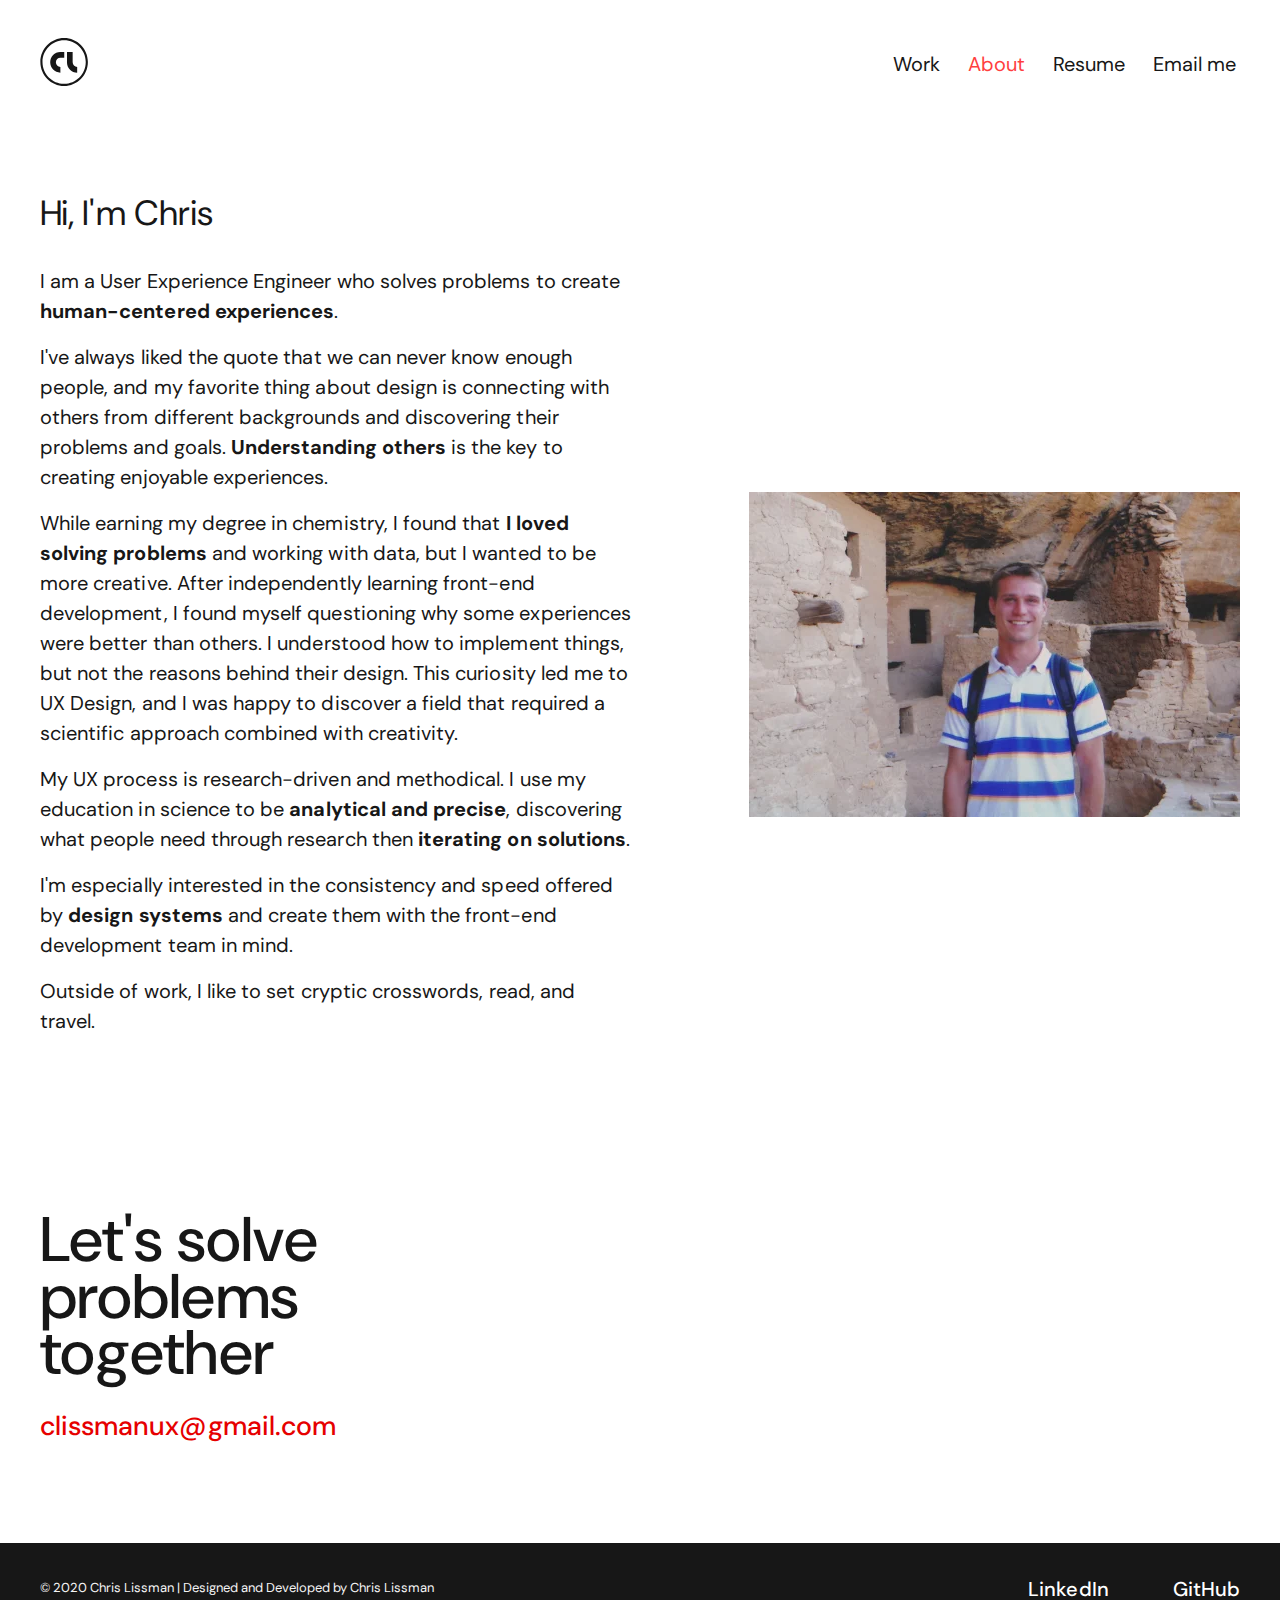
==== about.html @ de83f7e8 "Add hamburger for mobile, convert image to webp" ====
<!DOCTYPE html>
<html lang="en">
<head>
<script async src="https://www.googletagmanager.com/gtag/js?id=UA-161770783-1"></script>
<script>
    window.dataLayer = window.dataLayer || [];
    function gtag() { dataLayer.push(arguments); }
    gtag('js', new Date());

    gtag('config', 'UA-161770783-1');
</script>
    <meta charset="UTF-8">
    <meta name="viewport" content="width=device-width, initial-scale=1.0">
    <meta name='description' content="Chris Lissman's Portfolio with UX Design Case Studies">
    <meta name="keywords" content="Chris Lissman, Lissman UX, Biography, About, UX Designer, UX Engineer, User Research, User Flows, User Stories, Brand Guidelines, Logo, Branding, Personas, Prototyping, G Suite, Ethnography, Design Systems, User Surveys, User Interviews, Competitive Analysis, SWOT Analysis, Wireframes, Figma, Adobe CC, Photoshop, Illustrator, XD, HTML, CSS, React, JavaScript, Git, jQuery">
    <title>Chris Lissman | Cira Case Study</title>
    <script src="scripts/app.js" async></script>
    <link rel="shortcut icon" href="images/logo_favicon.png?v=2" type="image/x-icon">
    <link rel="stylesheet" href="styles/normalize.css">
    <link rel="stylesheet" href="styles/style.css">
</head>
<body>
    <header>
        <nav>
            <a href="index.html">
                <img class="logo" src="images/logo_large.svg" alt="Chris Lissman's logo">
            </a>
            <div class='menu'>
                <a href="index.html">Work</a>
                <a class="text--highlight" href="about.html">About</a>
                <a href="chris_lissman_resume.pdf" target="_blank" rel="noopener">Resume</a>
                <a href="mailto:clissmanux@gmail.com" target="_blank" rel="noopener">Email me</a>
            </div>
            <div class="hamburger" onclick="openMenu()"><div></div></div>
            <div class="mobile-menu inactive">
                <div class="mobile-menu mobile-menu__links inactive">
                    <a class='smallest' href="index.html">Work</a>
                    <a class='smallest  text--highlight' href="about.html">About</a>
                    <a class='smallest' href="chris_lissman_resume.pdf" target="_blank" rel="noopener">Resume</a>
                    <a class='smallest' href="mailto:clissmanux@gmail.com" target="_blank" rel="noopener">Email me</a>
                </div>
            </div>
        </nav>
    </header>
    <main>
        <div class="sizing sizing--wide two-columns">
            <img class='photo' src="images/chris_lissman_picture.webp" alt="Chris Lissman at Mesa Verde National Park">
            <section class='about'>
                <h1 class='smaller'>Hi, I'm Chris</h1>

                <p>I am a User Experience Engineer who solves problems to create <strong>human-centered experiences</strong>.</p>
                
                <p>I've always liked the quote that we can never know enough people, and my favorite thing about design is connecting with
                others from different backgrounds and discovering their problems and goals. <strong>Understanding others</strong> is the key to creating
                enjoyable experiences.</p>
                
                <p>While earning my degree in chemistry, I found that <strong>I loved solving problems</strong> and working with data, but I wanted to be
                more creative. After independently learning front-end development, I found myself questioning why some experiences were
                better than others. I understood how to implement things, but not the reasons behind their design. This curiosity led me
                to UX Design, and I was happy to discover a field that required a scientific approach combined with creativity.</p>

                <p>My UX process is research-driven and methodical. I use my education in science to be <strong>analytical and precise</strong>, discovering
                what people need through research then <strong>iterating on solutions</strong>.</p>
                
                <p>I'm especially interested in the consistency and speed offered by <strong>design systems</strong> and create them with the front-end
                development team in mind.</p>
                
                <p>Outside of work, I like to set cryptic crosswords, read, and travel.</p>
            </section>
        </div>
        <section>
            <div class="sizing sizing--wide">
                <h2 class='smaller contact'>Let's solve problems together</h2>
                <address class='contact'>
                    <a href="mailto:clissmanux@gmail.com" target="_blank" rel="noopener">clissmanux@gmail.com</a>
                </address>
            </div>
        </section>
    </main>
    <footer>
        <div class="sizing--wide">
            <ul>
                <li><a href="https://www.linkedin.com/in/chrislissman/" target="_blank" rel="noopener">LinkedIn</a></li>
                <li><a href="https://github.com/clissman" target="_blank" rel="noopener">GitHub</a></li>
            </ul>
            <small>&copy; 2020 Chris Lissman | Designed and Developed by Chris Lissman</small>
        </div>
    </footer>
</body>
</html>
---- styles/style.css ----
/* 
Global Settings
Sizing, Spacing & Containers
Typography
Tables
Interactive Elements
Miscellaneous
Page Sections 
    Intro
    Work
    Skills
    Navigation
    Competitive Analysis
    Colors
    Personas
    Project Details
    Logos & Icons
    Contact
    Footer
*/

/* --------------------------------------------- Global Settings ---------------------------------------------*/

@import url('https://fonts.googleapis.com/css2?family=DM+Sans:ital,wght@0,400;0,500;0,700;1,400&display=swap');

:root {
    --coral-lightest: #FF5A5A;
    --coral-base: #FF3F3F;
    --coral-darkest: #E60000;

    --malibu-darkest: #6DDCFF;
    --malibu-base: #A4E9FF;
    --malibu-lightest: #C3F1FF;

    --grey-lightest: #F4F4F4;
    --grey-lighter: #BFBFBF;
    --grey-base: #6E6E6E;
    --grey-darker: #505050;
    --grey-darkest: #171717;

    --gradient-1: linear-gradient(156.2deg, #FFFFFF 9.18%, rgba(241, 241, 241, 0.814018) 29.45%, rgba(233, 233, 233, 0.416667) 54.47%, #F7F7F7 74.31%);
    --gradient-2: linear-gradient(156.13deg, #FAFAFA 9.18%, rgba(249, 249, 249, 0.814018) 22.55%, rgba(244, 244, 244, 0.416667) 54.47%, #F7F7F7 91.99%);

    color: var(--grey-darkest);
    font-family: 'DM Sans', sans-serif;
}

::selection {
    background: rgb(3, 105, 201);
    color: white;
}

body {
    text-rendering: optimizeLegibility;
}

html,
body {
    overflow-x: hidden;
}


/* --------------------------------------------- Sizing, Spacing & Containers ---------------------------------------------*/

img {
    width: 100%;
}

section {
    margin-bottom: 64px;
}


canvas {
    margin-bottom: 32px;
}

.sizing {
    margin: 0 auto;
    max-width: 592px;
    overflow-wrap: break-word;
    padding-left: 24px;
    padding-right: 24px;
}

.sizing--wide {
    max-width: 1200px;
    padding-left: 24px;
    padding-right: 24px;
}

.hero {
    position: relative;
    margin-top: -64px;
    margin-bottom: -32px;
}

.hero_title {
    display: none;
}

@media screen and (min-width: 900px) {
    .hero_title {
        bottom: 25%;
        display: block;
        left: 8%;
        max-width: 20%;
        position: absolute;
    }

    .project_title {
        display: none;
    }
}

.margin--32-top {
    margin: 32px 0;
}

.margin--16-top {
    margin: 16px 0;
}

.margin--64-top {
    margin: 64px 0;
}

.container__flexbox--6 {
    display: flex;
    justify-content: space-between;
    
}

.container__flexbox--6 img {
      /* height: 521px; */
      max-width: inherit;
}

.img--nudge-top {
    margin-top: 64px;
}

@media screen and (min-width: 600px) {
    section {
        margin-bottom: 96px;
    }
}

.about {
    max-width: 592px;
}

.project_title h1 {
    font-weight: 500;
    margin-bottom: 16px;
}

.project_title h2 {
    margin-top: -16px;
    font-size: 27px;
    /* Force size during 600px - 900px media query gap */
}

.spacer-top-32px {
    margin-top: 32px;
}

.background--grey {
    background: var(--gradient-1);
    display: flex;
    justify-content: center;
    margin-bottom: 64px;
    padding: 32px 0;
    width: 100%;
    flex-wrap: wrap;
}

.background--grey img {
    max-width: 600px;
}

.background--grey div {
    margin: 0 24px;
}

.comparison {
    background: var(--gradient-2);
    display: flex;
    flex-wrap: wrap;
    justify-content: center;
    margin: 32px 0;
    padding: 32px 0;
    width: 100%;
}

.preference_comparison {
    display: flex;
    flex-wrap: wrap;
    justify-content: center;
    padding: 64px 24px;
    background: var(--gradient-2);
}

.preference_comparison canvas {
    margin: 32px 0 0 0;
    max-width: 592px;
    align-self: center;
}

.preference_comparison img {
    flex-basis: 415px;
}

.comparison div {
    margin: 16px 24px;
}

@media screen and (min-width: 400px) and (max-width: 1000px) {
    .comparison div {
        max-width: 440px;
    }
}

.full {
    width: 100%;
    margin-bottom: 64px;
}

.partial {
    margin: 32px 0;
}

.full-column {
    margin: 48px auto 64px;
    display: block;
    max-width: max-content;
}


@media screen and (max-width: 900px) {
    .full {
        height: 300px;
        object-fit: cover;
    }
}

.index section {
    margin-bottom: 128px;
}

/* --------------------------------------------- Typography ---------------------------------------------*/

h1,
h2,
h3,
h4,
h5,
h6 {
    margin: 0;
}

p,
address,
li {
    font-size: 17px;
    line-height: 1.5;
    letter-spacing: 0.05px;
}

p {
    margin: 0 0 16px;
}

strong {
    font-weight: 700;
}

ul {
    list-style-type: none;
    margin: 0;
    padding: 0;
}

li {
    line-height: 1.3em;
    margin-bottom: 8px;
}

.list--bulleted li::before {
    content: "·";
    font-weight: 700;
    margin-right: -3px;
    position: relative;
    right: 8px;
}

.larger {
    font-size: 47px;
    font-weight: 500;
    line-height: 0.9;
    margin: 0 0 32px;
    letter-spacing: -0.1px;
}



.smaller {
    font-size: 35px;
    font-style: normal;
    font-weight: normal;
    line-height: 42px;
    margin-bottom: 32px;
    letter-spacing: 0.1px;
}

.smallest {
    font-size: 27px;
    font-weight: 500;
    line-height: 1.1;
    margin-bottom: 16px;
    letter-spacing: 0.1px;
}

.mini {
    font-size: 20px;
    font-weight: 500;
    margin-bottom: 4px;
}

.body_two {
    font-size: 15px;
}

@media screen and (min-width: 600px) {

    p,
    address,
    li {
        font-size: 20px;
    }

    .smallest {
        font-size: 47px;
    }

    .mini {
        font-size: 35px;
        margin-bottom: 8px;
    }

    .larger {
        font-size: 84px;
    }
}

.paragraph_description {
    font-size: 20px;
    font-weight: 700;
    margin: 32px 0 4px;
}

@media screen and (min-width: 600px) {
    .paragraph_description {
        font-size: 22px;
    }
}

.overline {
    font-size: 15px;
    font-weight: 700;
    letter-spacing: 0.4px;
    margin-bottom: 4px;
}

.title {
    text-transform: uppercase;
}



.graph__title {
    color: var(--grey-base);
    font-size: 16px;
    font-weight: 700;
    margin-top: 32px;
}

.align-right {
    text-align: right;
}

.text--highlight {
    color: var(--coral-base);
}

.spacer--right {
    margin-right: 4px;
}

/* --------------------------------------------- Interactive Elements ---------------------------------------------*/

a {
    color: var(--coral-darkest);
    text-decoration: none;
    font-weight: 500;
}

a.button {
    background-color: var(--coral-base);
    border: 1px solid var(--coral-base);
    color: white;
    display: inline-block;
    font-weight: 700;
    font-size: 15px;
    letter-spacing: 0.2px;
    margin-top: 16px;
    padding: 12px 16px;
    transition: background-color 0.1s ease;
}

a.button:hover {
    background: var(--coral-darkest);
}

a.button:first-of-type {
    margin-right: 32px;
}

a.button--secondary {
    background: white;
    border: 1px solid var(--grey-darkest);
    color: var(--grey-darkest);
}

a.button--secondary:hover {
    background: var(--grey-lightest);
}

.personas__buttons button {
    background-color: var(--coral-base);
    border: 0;
    color: white;
    cursor: pointer;
    padding: 8px 0;
    transition: 0.2s ease;
    width: 100%;
}

.personas__buttons button.inactive {
    background-color: var(--grey-lightest);
    color: var(--grey-darkest);
}

.personas__buttons button.inactive:hover {
    background: var(--coral-base);
    color: white;
}

/* --------------------------------------------- Tables ---------------------------------------------*/

table {
    border-collapse: collapse;
    font-size: 15px;
    letter-spacing: 0.2px;
    margin-top: 32px;
    max-width: 100%;
    table-layout: fixed;
}

table caption {
    text-align: left;
}

td {
    overflow: hidden;
    padding: 16px 4px;
    vertical-align: top;
}

table td:last-child {
    text-align: center;
}

th {
    padding: 16px 4px;
    text-align: left;
    white-space: nowrap;
}

thead {
    color: var(--grey-darker);
}

thead th:last-child {
    text-align: center;
    width: 90px;
}

thead th:first-child {
    width: 100px;
}

tr {
    border: solid var(--grey-lighter);
    border-width: 1px 0;
}

tr:first-child {
    border-top: none;
}

tr:last-child {
    border-bottom: none;
}

.cell--medium-priority {
    background: var(--malibu-base);
}

.cell--low-priority {
    background: var(--malibu-lightest);
}

.cell--high-priority {
    background: var(--malibu-darkest);
}

@media screen and (min-width: 600px) {
    table {
        margin-top: 64px;
    }
}

@media screen and (max-width: 400px) {
    table {
        font-size: 13px !important;
    }
}

/* --------------------------------------------- Miscellaneous---------------------------------------------*/

.tooltip {
    background-color: var(--grey-darkest);
    border: red;
    border-radius: 2px;
    color: white;
    font-size: 13px;
    font-weight: 700;
    letter-spacing: 1px;
    padding: 8px 6px;
    position: fixed;
}

.tooltip::after {
    border-color: transparent var(--grey-darkest) transparent transparent;
    border-style: solid;
    border-width: 5px;
    content: "";
    margin-top: -5px;
    position: absolute;
    right: 100%;
    top: 50%;
}

/* --------------------------------------------- Sections: Intro ---------------------------------------------*/

.intro {
    max-width: 410px;
}

.intro h1 {
    font-weight: 500;
    line-height: 1;
    max-width: 300px;
}

.intro h2 {
    font-weight: 400;
}

@media screen and (min-width: 600px) {
    .intro {
        margin-left: 100px;
    }

    .intro h1 {
        font-size: 47px;
        max-width: 400px;
    }

    .intro h2 {
        font-size: 27px;
    }
}


/* --------------------------------------------- Sections: Work ---------------------------------------------*/

.work {
    align-items: flex-end;
    display: flex;
    flex-direction: column;
}

.work .button {
    margin-top: -4px;
}

.work h4 {
    font-weight: 400;
}

.work h3 {
    margin: 16px 0 0 0;
}

@media screen and (min-width: 600px) {
    .work h4 {
        font-size: 35px;
    }
}

/* --------------------------------------------- Sections: Skills ---------------------------------------------*/



.skills {
    display: flex;
    flex-wrap: wrap;
    justify-content: space-between;
    margin: 32px 0 -32px;
    flex-basis: fill;
}

.skills h2 {
    flex-basis: 100%;
}


.skills div {
    flex-basis: 50%;
    margin-bottom: 32px;
}

.skills h3 {
    font-size: 20px;
}

@media screen and (min-width: 780px) {
    .skills div {
        flex-basis: auto;
    }

    .skills h3 {
        font-size: 27px;
    }
}

/* --------------------------------------------- Sections: Navigation ---------------------------------------------*/

main {
    margin-top: 192px;
}

header {
    position: fixed;
    width: 100%;
    background: white;
    display: flex;
    justify-content: center;
    z-index: 1;
}

nav {
    align-items: center;
    display: flex;
    height: 128px;
    justify-content: space-between;
    margin: 0 24px;
    max-width: 1200px;
    width: 100%;
}

nav a {
    color: var(--grey-darkest);
    font-size: 15px;
    font-weight: 400;
}

.menu {
    margin-left: 8px;

}

.photo {
    align-self: center;
    margin-bottom: 32px;
    max-width: 492px;
    min-width: 320px;
    order: 2;
}

@media screen and (min-width: 1000px) {
    .two-columns {
        display: flex;
    }
    .photo {
        margin-left: 117px;
        min-width: 392px;
    }
}

nav div a {
    padding: 12px 7px;
}

@media screen and (min-width: 600px) {
    nav div a {
        font-size: 20px;
        padding: 4px;
        margin-left: 16px;
    }
}

.hamburger {
    display: none;
    cursor: pointer;
    padding: 12px;
}


@media screen and (max-width:600px) {
    .menu {
        display: none;
    }
    .hamburger {
        display: block;
    }
}

.mobile-menu {
    width: 100vw;
    height: 100vh;
    background: white;
    position: absolute;
    top: 0;
    left: 0;
    margin-top: 128px;
    transition: 0.25s 0.4s ease-in;
    visibility: hidden;
    opacity: 0;
}

.mobile-menu__links {
    display: flex;
    flex-direction: column;
    align-items: center;
    justify-content: space-evenly;
    height: 30vh;
    margin-top: 64px;
    transition: 0.25s ease-in;
    opacity: 0;
}


.active-1 {
    visibility: visible;
    opacity: 100;
    transition: 0.25s ease-out;
}

.active-2 {
    visibility: visible;
    opacity: 100;
    transition: opacity 0.25s 0.40s ease-out;
}


.inactive-1 {
    visibility: hidden;
    opacity: 0;
    transition: visibility 0s .4s, opacity 0.3s ease-out;
}

.inactive-2 {
    visibility: hidden;
    opacity: 0;
    transition: visibility 0s .4s, opacity 0.3s ease-out;
}


.hamburger {
    margin: 1em;
    width: 24px;
}

.hamburger:after,
.hamburger:before,
.hamburger div {
    background-color: var(--grey-darkest);
    content: '';
    display: block;
    height: 2px;
    margin: 4px 0;
    transition: all 0.2s 0.1s ease-in-out;
}

.hamburger.hamburger--active:before {
    transform: translateY(6px) rotate(135deg);
}

.hamburger.hamburger--active:after {
    transform: translateY(-6px) rotate(-135deg);
}

.hamburger.hamburger--active div {
    transform: scale(0);
}



/* --------------------------------------------- Competitive Analysis ---------------------------------------------*/

.competitive_analysis {
    margin: 64px 0;
}

.competitive_analysis img {
    /* width: 200px; */
    margin-bottom: 8px;
}

.competitive_analysis:last-of-type {
    margin-bottom: 0;
}

.competitive_analysis>ul {
    margin: 32px 0;
}

/* These slyest page arrangements? (9, 5, 6) */

/* --------------------------------------------- Section Colors ---------------------------------------------*/

.colors__grid {
    display: grid;
    grid-gap: 16px;
    grid-template-columns: repeat(4, 1fr);
    width: 100%;
}

.colors__grid--color {
    align-items: flex-end;
    display: flex;
    height: 100px;
}

.colors__grid--color div {
    background: white;
    height: 46px;
    padding-top: 8px;
    width: 100%;
}

.colors__grid--color p {
    font-size: 15px;
    margin: 0;
}

.colors p:last-child {
    color: var(--grey-darker);
    margin-top: -4px;
}

.colors__grid--color:nth-child(-n+5) {
    grid-column: span 2;
}

.colors__grid--color:nth-of-type(1) {
    background: #1BBFFC;
}

.colors__grid--color:nth-of-type(2) {
    background: #4353E9;
}

.colors__grid--color:nth-of-type(3) {
    background: #3529BF;
}

.colors__grid--color:nth-of-type(4) {
    background: #FF4117;
}

.colors__grid--color:nth-of-type(5) {
    background: #EF005F;
}

.colors__grid--color:nth-of-type(6) {
    background: #A8AFC8;
}

.colors__grid--color:nth-of-type(7) {
    background: #D6D8E4;
}

.colors__grid--color:nth-of-type(8) {
    background: #E3E5ED;
}

.colors__grid--color:nth-of-type(9) {
    background: #465470;
}

.colors__grid--color:nth-of-type(10) {
    background: #21262F;
}

@media screen and (min-width: 600px) {
    .colors__grid {
        grid-template-columns: repeat(6, 1fr);
    }
}

/* --------------------------------------------- Sections: Personas ---------------------------------------------*/

.persona {
    display: grid;
    grid-gap: 16px;
    grid-template-columns: repeat(4, 1fr);
    grid-template-rows: auto min-content;
    width: 100%;
    grid-template-areas: "name   name    photo  photo"
        "quote  quote   photo  photo"
        "info   info    photo  photo"
        "bio    bio     bio    bio"
        "moti   moti    moti   moti"
        "goals  goals   frust  frust ";
}

@media screen and (min-width: 600px) {
    .persona {
        grid-template-columns: repeat(6, 1fr);
        grid-template-areas: "name   name    photo  photo  photo   photo"
            "quote  quote   photo  photo  photo   photo"
            "info   info    photo  photo  photo   photo"
            "bio    bio     bio    bio    goals   goals"
            "moti   moti    moti   moti   frust   frust";
    }

}

@media screen and (max-width: 400px) {
    .persona .smaller {
        font-size: 27px;
    }

    .info ul li {
        font-size: 13px;
    }
}

.personas__buttons {
    display: flex;
    justify-content: space-between;
    margin: 64px 0 32px 0;
}

.persona blockquote {
    color: var(--grey-darker);
    font-style: italic;
    grid-area: quote;
    letter-spacing: 0.2px;
    margin: 0;
}

.persona blockquote::before {
    content: '“';
    margin-right: -3px;
    position: relative;
    right: 4px;
}

.persona blockquote::after {
    content: '”';
}

.persona img {
    grid-area: photo;
    height: 100%;
    max-height: 300px;
    object-fit: cover;
    object-position: top;
}

.persona li {
    font-size: 15px;
}

.persona p,
.persona h5 {
    margin: 0;
}

.bio {
    grid-area: bio;
}

.frust {
    grid-area: frust;
}

.goals {
    grid-area: goals;
}

.info {
    display: flex;
    grid-area: info;
    justify-content: space-between;
}

.info ul:first-child {
    color: var(--grey-base);
}

.moti {
    grid-area: moti;
}

.name {
    grid-area: name;
}

.name h4 {
    margin-bottom: 0;
}

.name p {
    color: var(--grey-darker);
}

/* --------------------------------------------- Sections: Project Details ---------------------------------------------*/

.project-details {
    display: flex;
    flex-wrap: wrap;
}

.project-details li {
    font-size: 15px;
    margin-bottom: 0;
}

.details--whole {
    flex-basis: 100%;
}

.details--half {
    display: flex;
    flex-basis: 50%;
    flex-grow: 1;
    justify-content: space-between;
}

.details--quarter {
    flex-basis: 50%;
}

@media screen and (min-width:600px) {
    .details--quarter {
        flex-basis: 25%;
        white-space: nowrap;
    }

    .details--whole {
        flex-basis: 50%;
    }
}

@media screen and (max-width: 400px) {
    .project-details li {
        font-size: 13px;
    }
}

.flex--full {
    flex-basis: 100%;
}

/* --------------------------------------------- Sections: Logos & Icons ---------------------------------------------*/

.container-logo {
    width: 100%;
    background: black;
    padding: 32px 0;
    display: flex;
    justify-content: center;
}

.container-logo--white {
    background: white;
}

.container-logo img {
    max-width: 390px;
    margin: 0 24px;
    padding: 0 24px;
}

.container-logo:first-child {
    background: white;
    margin-top: 16px;
}

.logo {
    width: 36px;
    padding: 12px;
    margin-left: -2px;
}

@media screen and (min-width: 600px) {
    .logo {
        width: 48px;
        padding: 0;
        margin: 0;
    }
}

.icons {
    display: flex;
    flex-flow: wrap;
    margin: 32px auto 0;
    max-width: 640px;
}

.icons img {
    flex: 1 0 16%;
    margin-bottom: 32px;
    max-height: 48px;
}

/* --------------------------------------------- Sections: Contact ---------------------------------------------*/

address {
    margin-top: -8px;
}

address a {
    color: var(--coral-darkest);
    font-style: normal;
    white-space: nowrap;
}

.contact {
    max-width: 217px;
}

h2.contact {
    margin-bottom: 20px;
}

@media screen and (min-width: 600px) {
    .contact {
        max-width: 328px;
    }

    address.contact {
        font-size: 27px;
    }

    h2.contact {
        font-weight: 500;
        font-size: 63px;
        line-height: 0.9;
        margin: 64px 0 32px;
    }
}

/* --------------------------------------------- Sections: Footer ---------------------------------------------*/

footer {
    align-items: center;
    background: var(--grey-darkest);
    color: var(--grey-lightest);
    display: flex;
    height: 192px;
}

footer div {
    margin: 0;
}

footer a {
    color: white;
}

footer small {
    display: block;
    font-style: normal;
    font-size: 13px;
    font-weight: normal;
    line-height: 1.6;
    margin-top: 32px;
    max-width: 256px;
}

footer ul {
    display: flex;
    flex-flow: column;
}

@media screen and (min-width: 600px) {
    footer {
        height: 92px;
        justify-content: center;
    }

    footer ul {
        flex-flow: row;
        order: 2;
    }

    footer li {
        margin: 0 0 0 64px;
    }

    footer div {
        align-items: center;
        display: flex;
        flex-flow: row;
        justify-content: space-between;
        width: 100%;
    }

    footer small {
        margin: 0;
        max-width: 100%;
    }
}
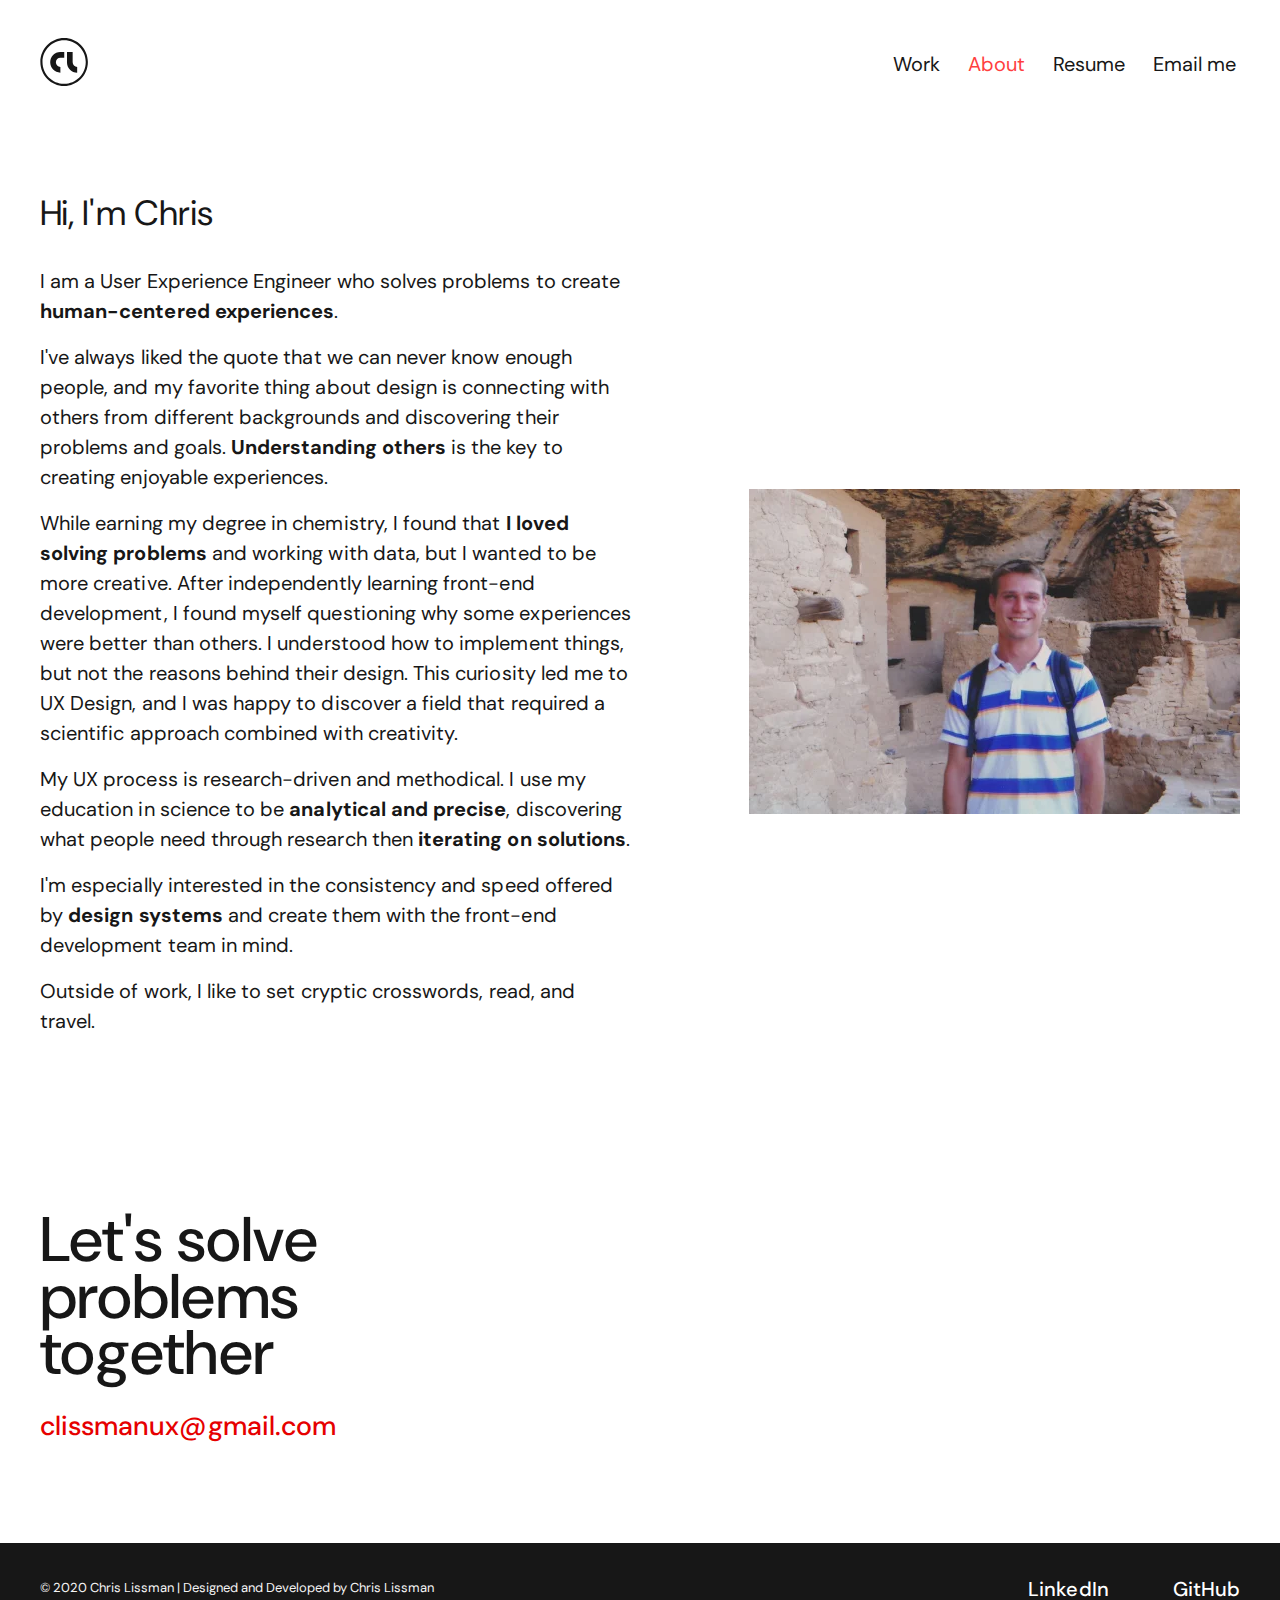
==== commit bb073280: "Fix header linespacing, provide webp fallback, fix color class paragraphs" ====
--- a/about.html
+++ b/about.html
@@ -32,10 +32,10 @@
                 <a href="mailto:clissmanux@gmail.com" target="_blank" rel="noopener">Email me</a>
             </div>
             <div class="hamburger" onclick="openMenu()"><div></div></div>
-            <div class="mobile-menu inactive">
-                <div class="mobile-menu mobile-menu__links inactive">
+            <div class="mobile-menu">
+                <div class="mobile-menu mobile-menu__links">
                     <a class='smallest' href="index.html">Work</a>
-                    <a class='smallest  text--highlight' href="about.html">About</a>
+                    <a class='smallest text--highlight' href="about.html">About</a>
                     <a class='smallest' href="chris_lissman_resume.pdf" target="_blank" rel="noopener">Resume</a>
                     <a class='smallest' href="mailto:clissmanux@gmail.com" target="_blank" rel="noopener">Email me</a>
                 </div>
@@ -44,7 +44,11 @@
     </header>
     <main>
         <div class="sizing sizing--wide two-columns">
-            <img class='photo' src="images/chris_lissman_picture.webp" alt="Chris Lissman at Mesa Verde National Park">
+            <picture class='photo'>
+                <source srcset="images/chris_lissman_picture.webp" type="image/webp">
+                <source srcset="images/chris_lissman_picture.jpg" type="image/jpeg">
+                <img src="images/chris_lissman_picture.jpg" alt="Chris Lissman at Mesa Verde National Park">
+            </picture>
             <section class='about'>
                 <h1 class='smaller'>Hi, I'm Chris</h1>
 
--- a/styles/style.css
+++ b/styles/style.css
@@ -40,6 +40,7 @@
 
     --gradient-1: linear-gradient(156.2deg, #FFFFFF 9.18%, rgba(241, 241, 241, 0.814018) 29.45%, rgba(233, 233, 233, 0.416667) 54.47%, #F7F7F7 74.31%);
     --gradient-2: linear-gradient(156.13deg, #FAFAFA 9.18%, rgba(249, 249, 249, 0.814018) 22.55%, rgba(244, 244, 244, 0.416667) 54.47%, #F7F7F7 91.99%);
+    --gradient-3: linear-gradient(160.4deg, #F2F3F4 9.18%, rgba(229, 231, 236, 0.416667) 34.49%, rgba(234, 235, 239, 0.91998) 69.99%, #EEF0F5 91.99%);
 
     color: var(--grey-darkest);
     font-family: 'DM Sans', sans-serif;
@@ -69,7 +70,6 @@
 section {
     margin-bottom: 64px;
 }
-
 
 canvas {
     margin-bottom: 32px;
@@ -95,12 +95,12 @@
     margin-bottom: -32px;
 }
 
-.hero_title {
+.hero__title {
     display: none;
 }
 
 @media screen and (min-width: 900px) {
-    .hero_title {
+    .hero__title {
         bottom: 25%;
         display: block;
         left: 8%;
@@ -108,36 +108,35 @@
         position: absolute;
     }
 
-    .project_title {
+    .project-details__title {
         display: none;
     }
+}
+
+.margin--16-top {
+    margin: 16px 0;
 }
 
 .margin--32-top {
     margin: 32px 0;
 }
 
-.margin--16-top {
-    margin: 16px 0;
-}
-
 .margin--64-top {
     margin: 64px 0;
 }
 
-.container__flexbox--6 {
-    display: flex;
-    justify-content: space-between;
-    
-}
-
-.container__flexbox--6 img {
-      /* height: 521px; */
-      max-width: inherit;
-}
-
 .img--nudge-top {
     margin-top: 64px;
+}
+
+.container__flexbox--6 {
+    display: flex;
+    justify-content: space-between;
+}
+
+.container__flexbox--6 img {
+    /* height: 521px; */
+    max-width: inherit;
 }
 
 @media screen and (min-width: 600px) {
@@ -150,15 +149,14 @@
     max-width: 592px;
 }
 
-.project_title h1 {
+h1.project_title{
     font-weight: 500;
     margin-bottom: 16px;
 }
 
-.project_title h2 {
+h2.project_title {
     margin-top: -16px;
     font-size: 27px;
-    /* Force size during 600px - 900px media query gap */
 }
 
 .spacer-top-32px {
@@ -175,6 +173,10 @@
     flex-wrap: wrap;
 }
 
+.background--grey .sizing {
+    order: -1;
+}
+
 .background--grey img {
     max-width: 600px;
 }
@@ -197,7 +199,7 @@
     display: flex;
     flex-wrap: wrap;
     justify-content: center;
-    padding: 64px 24px;
+    padding: 16px 24px;
     background: var(--gradient-2);
 }
 
@@ -302,8 +304,6 @@
     letter-spacing: -0.1px;
 }
 
-
-
 .smaller {
     font-size: 35px;
     font-style: normal;
@@ -375,8 +375,6 @@
 .title {
     text-transform: uppercase;
 }
-
-
 
 .graph__title {
     color: var(--grey-base);
@@ -430,30 +428,11 @@
     background: white;
     border: 1px solid var(--grey-darkest);
     color: var(--grey-darkest);
+    margin-left: 0;
 }
 
 a.button--secondary:hover {
     background: var(--grey-lightest);
-}
-
-.personas__buttons button {
-    background-color: var(--coral-base);
-    border: 0;
-    color: white;
-    cursor: pointer;
-    padding: 8px 0;
-    transition: 0.2s ease;
-    width: 100%;
-}
-
-.personas__buttons button.inactive {
-    background-color: var(--grey-lightest);
-    color: var(--grey-darkest);
-}
-
-.personas__buttons button.inactive:hover {
-    background: var(--coral-base);
-    color: white;
 }
 
 /* --------------------------------------------- Tables ---------------------------------------------*/
@@ -564,7 +543,7 @@
 
 /* --------------------------------------------- Sections: Intro ---------------------------------------------*/
 
-.intro {
+.intro > * {
     max-width: 410px;
 }
 
@@ -579,7 +558,7 @@
 }
 
 @media screen and (min-width: 600px) {
-    .intro {
+    .intro > * {
         margin-left: 100px;
     }
 
@@ -593,7 +572,6 @@
     }
 }
 
-
 /* --------------------------------------------- Sections: Work ---------------------------------------------*/
 
 .work {
@@ -622,13 +600,11 @@
 
 /* --------------------------------------------- Sections: Skills ---------------------------------------------*/
 
-
-
 .skills {
     display: flex;
     flex-wrap: wrap;
     justify-content: space-between;
-    margin: 32px 0 -32px;
+    margin: 32px auto -32px;
     flex-basis: fill;
 }
 
@@ -636,8 +612,7 @@
     flex-basis: 100%;
 }
 
-
-.skills div {
+.skills ul {
     flex-basis: 50%;
     margin-bottom: 32px;
 }
@@ -647,7 +622,7 @@
 }
 
 @media screen and (min-width: 780px) {
-    .skills div {
+    .skills ul {
         flex-basis: auto;
     }
 
@@ -656,10 +631,20 @@
     }
 }
 
+.work h2 {
+    align-self: flex-start;
+}
+
 /* --------------------------------------------- Sections: Navigation ---------------------------------------------*/
 
 main {
-    margin-top: 192px;
+    margin-top: 128px;
+}
+
+@media screen and (min-width: 600px) {
+    main {
+        margin-top: 192px;
+    }
 }
 
 header {
@@ -674,7 +659,7 @@
 nav {
     align-items: center;
     display: flex;
-    height: 128px;
+    height: 64px;
     justify-content: space-between;
     margin: 0 24px;
     max-width: 1200px;
@@ -687,23 +672,22 @@
     font-weight: 400;
 }
 
-.menu {
-    margin-left: 8px;
-
-}
-
 .photo {
     align-self: center;
     margin-bottom: 32px;
+    order: 2;
+}
+
+.photo source, .photo img {
     max-width: 492px;
     min-width: 320px;
-    order: 2;
 }
 
 @media screen and (min-width: 1000px) {
     .two-columns {
         display: flex;
     }
+
     .photo {
         margin-left: 117px;
         min-width: 392px;
@@ -720,6 +704,10 @@
         padding: 4px;
         margin-left: 16px;
     }
+
+    nav {
+        height: 128px;
+    }
 }
 
 .hamburger {
@@ -733,9 +721,11 @@
     .menu {
         display: none;
     }
+
     .hamburger {
         display: block;
     }
+
 }
 
 .mobile-menu {
@@ -745,7 +735,7 @@
     position: absolute;
     top: 0;
     left: 0;
-    margin-top: 128px;
+    margin-top: 64px;
     transition: 0.25s 0.4s ease-in;
     visibility: hidden;
     opacity: 0;
@@ -762,19 +752,22 @@
     opacity: 0;
 }
 
+.initial {
+    visibility: hidden;
+    transition: none;
+}
 
 .active-1 {
     visibility: visible;
-    opacity: 100;
+    opacity: 1;
     transition: 0.25s ease-out;
 }
 
 .active-2 {
     visibility: visible;
-    opacity: 100;
+    opacity: 1;
     transition: opacity 0.25s 0.40s ease-out;
 }
-
 
 .inactive-1 {
     visibility: hidden;
@@ -790,7 +783,7 @@
 
 
 .hamburger {
-    margin: 1em;
+    margin-right: -12px;
     width: 24px;
 }
 
@@ -929,25 +922,32 @@
     grid-gap: 16px;
     grid-template-columns: repeat(4, 1fr);
     grid-template-rows: auto min-content;
-    width: 100%;
-    grid-template-areas: "name   name    photo  photo"
-        "quote  quote   photo  photo"
-        "info   info    photo  photo"
-        "bio    bio     bio    bio"
-        "moti   moti    moti   moti"
-        "goals  goals   frust  frust ";
-}
-
-@media screen and (min-width: 600px) {
-    .persona {
-        grid-template-columns: repeat(6, 1fr);
-        grid-template-areas: "name   name    photo  photo  photo   photo"
-            "quote  quote   photo  photo  photo   photo"
-            "info   info    photo  photo  photo   photo"
-            "bio    bio     bio    bio    goals   goals"
-            "moti   moti    moti   moti   frust   frust";
-    }
-
+    grid-template-areas: "photo photo name name"
+        "photo photo quote quote"
+        "photo photo info info"
+        "moti   moti     bio    bio"
+        "goals  goals   frust  frust";
+    background: white;
+    padding: 24px;
+    max-width: 502px;
+    margin-top: 32px;
+}
+
+@media screen and (max-width: 1720px) {
+    #vince {
+        display: none;
+    }
+}
+
+.personas {
+    display: flex;
+    justify-content: center;
+    margin-top: 64px;
+    background: var(--gradient-3);
+    padding: 0 24px 24px 24px;
+    flex-wrap: wrap;
+    justify-content: space-evenly;
+    align-content: space-between;
 }
 
 @media screen and (max-width: 400px) {
@@ -958,12 +958,6 @@
     .info ul li {
         font-size: 13px;
     }
-}
-
-.personas__buttons {
-    display: flex;
-    justify-content: space-between;
-    margin: 64px 0 32px 0;
 }
 
 .persona blockquote {
@@ -991,6 +985,7 @@
     max-height: 300px;
     object-fit: cover;
     object-position: top;
+    margin: -24px 0 0 -24px;
 }
 
 .persona li {
@@ -1050,6 +1045,14 @@
 .project-details li {
     font-size: 15px;
     margin-bottom: 0;
+}
+
+.project-details h1, .project-details h2 {
+    flex-basis: 100%;
+}
+
+.project-details h1 {
+    margin-bottom: 4px;
 }
 
 .details--whole {
@@ -1116,7 +1119,7 @@
 .logo {
     width: 36px;
     padding: 12px;
-    margin-left: -2px;
+    margin-left: -12px;
 }
 
 @media screen and (min-width: 600px) {
@@ -1237,4 +1240,4 @@
         margin: 0;
         max-width: 100%;
     }
-}
+}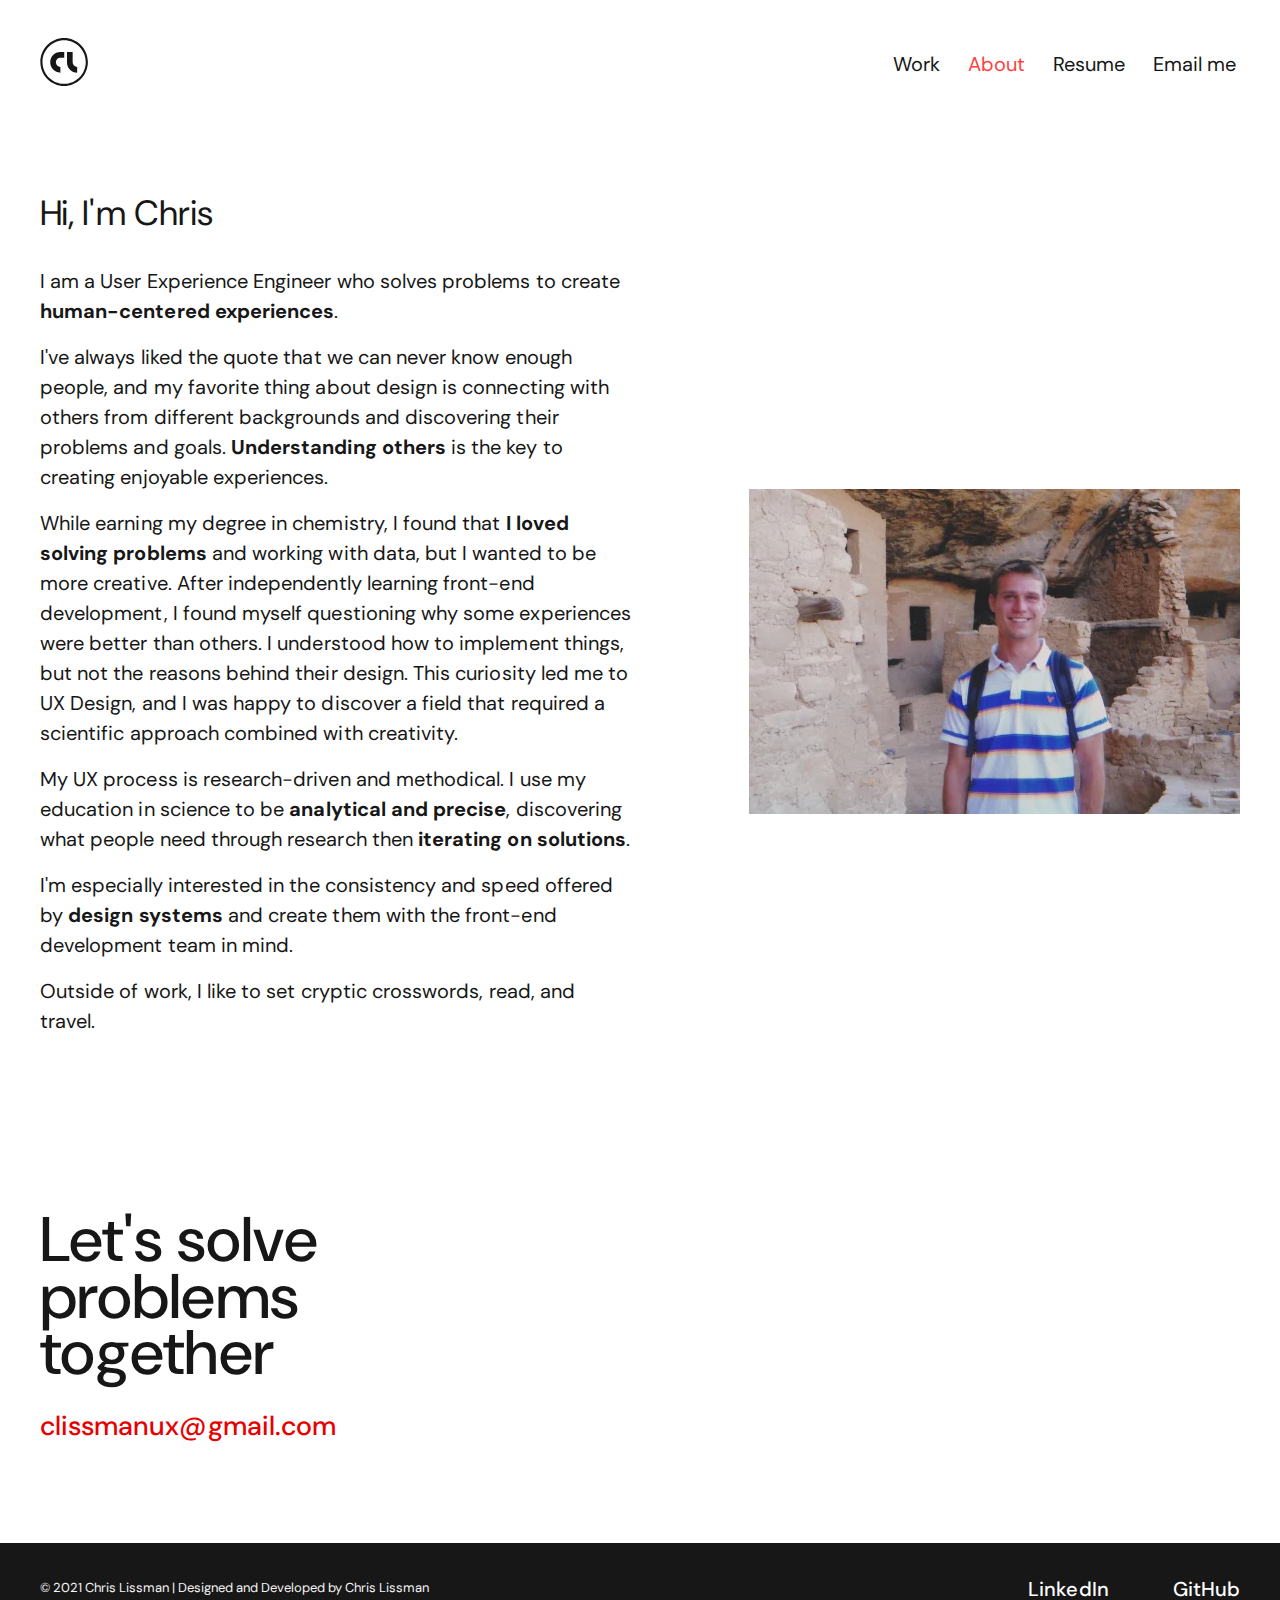
==== commit f3135647: "Update copyright" ====
--- a/about.html
+++ b/about.html
@@ -32,7 +32,7 @@
                 <a href="mailto:clissmanux@gmail.com" target="_blank" rel="noopener">Email me</a>
             </div>
             <div class="hamburger" onclick="openMenu()"><div></div></div>
-            <div class="mobile-menu">
+            <div class="mobile-menu initial">
                 <div class="mobile-menu mobile-menu__links">
                     <a class='smallest' href="index.html">Work</a>
                     <a class='smallest text--highlight' href="about.html">About</a>
@@ -87,7 +87,7 @@
                 <li><a href="https://www.linkedin.com/in/chrislissman/" target="_blank" rel="noopener">LinkedIn</a></li>
                 <li><a href="https://github.com/clissman" target="_blank" rel="noopener">GitHub</a></li>
             </ul>
-            <small>&copy; 2020 Chris Lissman | Designed and Developed by Chris Lissman</small>
+            <small>&copy; 2021 Chris Lissman | Designed and Developed by Chris Lissman</small>
         </div>
     </footer>
 </body>
--- a/styles/style.css
+++ b/styles/style.css
@@ -63,6 +63,10 @@
 
 /* --------------------------------------------- Sizing, Spacing & Containers ---------------------------------------------*/
 
+.screen-image {
+    margin-top: 64px;
+}
+
 img {
     width: 100%;
 }
@@ -97,6 +101,10 @@
 
 .hero__title {
     display: none;
+}
+
+.padded {
+    padding: 0 24px;
 }
 
 @media screen and (min-width: 900px) {
@@ -149,7 +157,7 @@
     max-width: 592px;
 }
 
-h1.project_title{
+h1.project_title {
     font-weight: 500;
     margin-bottom: 16px;
 }
@@ -161,6 +169,22 @@
 
 .spacer-top-32px {
     margin-top: 32px;
+}
+
+.spacer-bottom-16px {
+    margin-bottom: 16px !important;
+}
+
+.img--initial {
+    width: initial;
+}
+
+.img--border {
+    border: 1px solid var(--grey-lighter);
+}
+
+.container-logo .img--smaller {
+    max-width: 240px;
 }
 
 .background--grey {
@@ -365,12 +389,20 @@
     }
 }
 
+
 .overline {
     font-size: 15px;
     font-weight: 700;
     letter-spacing: 0.4px;
     margin-bottom: 4px;
 }
+
+@media screen and (max-width: 600px) {
+    .overline {
+        font-size: 13px;
+    }
+}
+
 
 .title {
     text-transform: uppercase;
@@ -452,7 +484,7 @@
 
 td {
     overflow: hidden;
-    padding: 16px 4px;
+    padding: 16px 6px;
     vertical-align: top;
 }
 
@@ -475,21 +507,10 @@
     width: 90px;
 }
 
-thead th:first-child {
-    width: 100px;
-}
-
-tr {
-    border: solid var(--grey-lighter);
-    border-width: 1px 0;
-}
-
-tr:first-child {
-    border-top: none;
-}
-
-tr:last-child {
-    border-bottom: none;
+
+
+tr:nth-of-type(2n) {
+    background: var(--grey-lightest);
 }
 
 .cell--medium-priority {
@@ -504,15 +525,44 @@
     background: var(--malibu-darkest);
 }
 
+.cell--high-severity {
+    background: #FF7D45;
+    font-weight: 700;
+}
+
+.cell--medium-severity {
+    background: #FF9E67;
+    font-weight: 700;
+}
+
+.cell--low-severity {
+    background: #FFC27B;
+    font-weight: 700;
+}
+
+.padded {
+    padding: 0 24px;
+}
+
 @media screen and (min-width: 600px) {
     table {
-        margin-top: 64px;
-    }
+        margin-top: 32px;
+    }
+}
+
+section > table {
+    margin-top: -64px;
 }
 
 @media screen and (max-width: 400px) {
     table {
         font-size: 13px !important;
+    }
+}
+
+@media screen and (max-width: 900px) {
+    .cell--hide {
+        display: none;
     }
 }
 
@@ -543,7 +593,7 @@
 
 /* --------------------------------------------- Sections: Intro ---------------------------------------------*/
 
-.intro > * {
+.intro>* {
     max-width: 410px;
 }
 
@@ -558,7 +608,7 @@
 }
 
 @media screen and (min-width: 600px) {
-    .intro > * {
+    .intro>* {
         margin-left: 100px;
     }
 
@@ -676,9 +726,11 @@
     align-self: center;
     margin-bottom: 32px;
     order: 2;
-}
-
-.photo source, .photo img {
+    display: block;
+}
+
+.photo source,
+.photo img {
     max-width: 492px;
     min-width: 320px;
 }
@@ -726,6 +778,12 @@
         display: block;
     }
 
+}
+
+@media screen and (min-width: 600px) {
+    .mobile-menu {
+        display: none;
+    }
 }
 
 .mobile-menu {
@@ -749,6 +807,7 @@
     height: 30vh;
     margin-top: 64px;
     transition: 0.25s ease-in;
+    visibility: hidden;
     opacity: 0;
 }
 
@@ -831,7 +890,10 @@
     margin: 32px 0;
 }
 
-/* These slyest page arrangements? (9, 5, 6) */
+.competitive_analysis .container__flexbox--6 div:first-child {
+    margin-right: 16px;
+}
+
 
 /* --------------------------------------------- Section Colors ---------------------------------------------*/
 
@@ -869,45 +931,6 @@
     grid-column: span 2;
 }
 
-.colors__grid--color:nth-of-type(1) {
-    background: #1BBFFC;
-}
-
-.colors__grid--color:nth-of-type(2) {
-    background: #4353E9;
-}
-
-.colors__grid--color:nth-of-type(3) {
-    background: #3529BF;
-}
-
-.colors__grid--color:nth-of-type(4) {
-    background: #FF4117;
-}
-
-.colors__grid--color:nth-of-type(5) {
-    background: #EF005F;
-}
-
-.colors__grid--color:nth-of-type(6) {
-    background: #A8AFC8;
-}
-
-.colors__grid--color:nth-of-type(7) {
-    background: #D6D8E4;
-}
-
-.colors__grid--color:nth-of-type(8) {
-    background: #E3E5ED;
-}
-
-.colors__grid--color:nth-of-type(9) {
-    background: #465470;
-}
-
-.colors__grid--color:nth-of-type(10) {
-    background: #21262F;
-}
 
 @media screen and (min-width: 600px) {
     .colors__grid {
@@ -925,7 +948,8 @@
     grid-template-areas: "photo photo name name"
         "photo photo quote quote"
         "photo photo info info"
-        "moti   moti     bio    bio"
+        "bio bio bio bio"
+        "moti   moti     moti    moti"
         "goals  goals   frust  frust";
     background: white;
     padding: 24px;
@@ -933,8 +957,29 @@
     margin-top: 32px;
 }
 
+@media screen and (min-width: 600px) {
+    .persona {
+        display: grid;
+        grid-gap: 16px;
+        grid-template-columns: repeat(4, 1fr);
+        grid-template-rows: auto min-content;
+        grid-template-areas: "photo photo name name"
+            "photo photo quote quote"
+            "photo photo info info"
+            "bio   bio    moti moti"
+            "goals  goals   frust  frust";
+        background: white;
+        padding: 24px;
+        max-width: 502px;
+        margin-top: 32px;
+    }
+}
+
 @media screen and (max-width: 1720px) {
     #vince {
+        display: none;
+    }
+    #cathy {
         display: none;
     }
 }
@@ -1047,7 +1092,8 @@
     margin-bottom: 0;
 }
 
-.project-details h1, .project-details h2 {
+.project-details h1,
+.project-details h2 {
     flex-basis: 100%;
 }
 
@@ -1240,4 +1286,5 @@
         margin: 0;
         max-width: 100%;
     }
-}+}
+
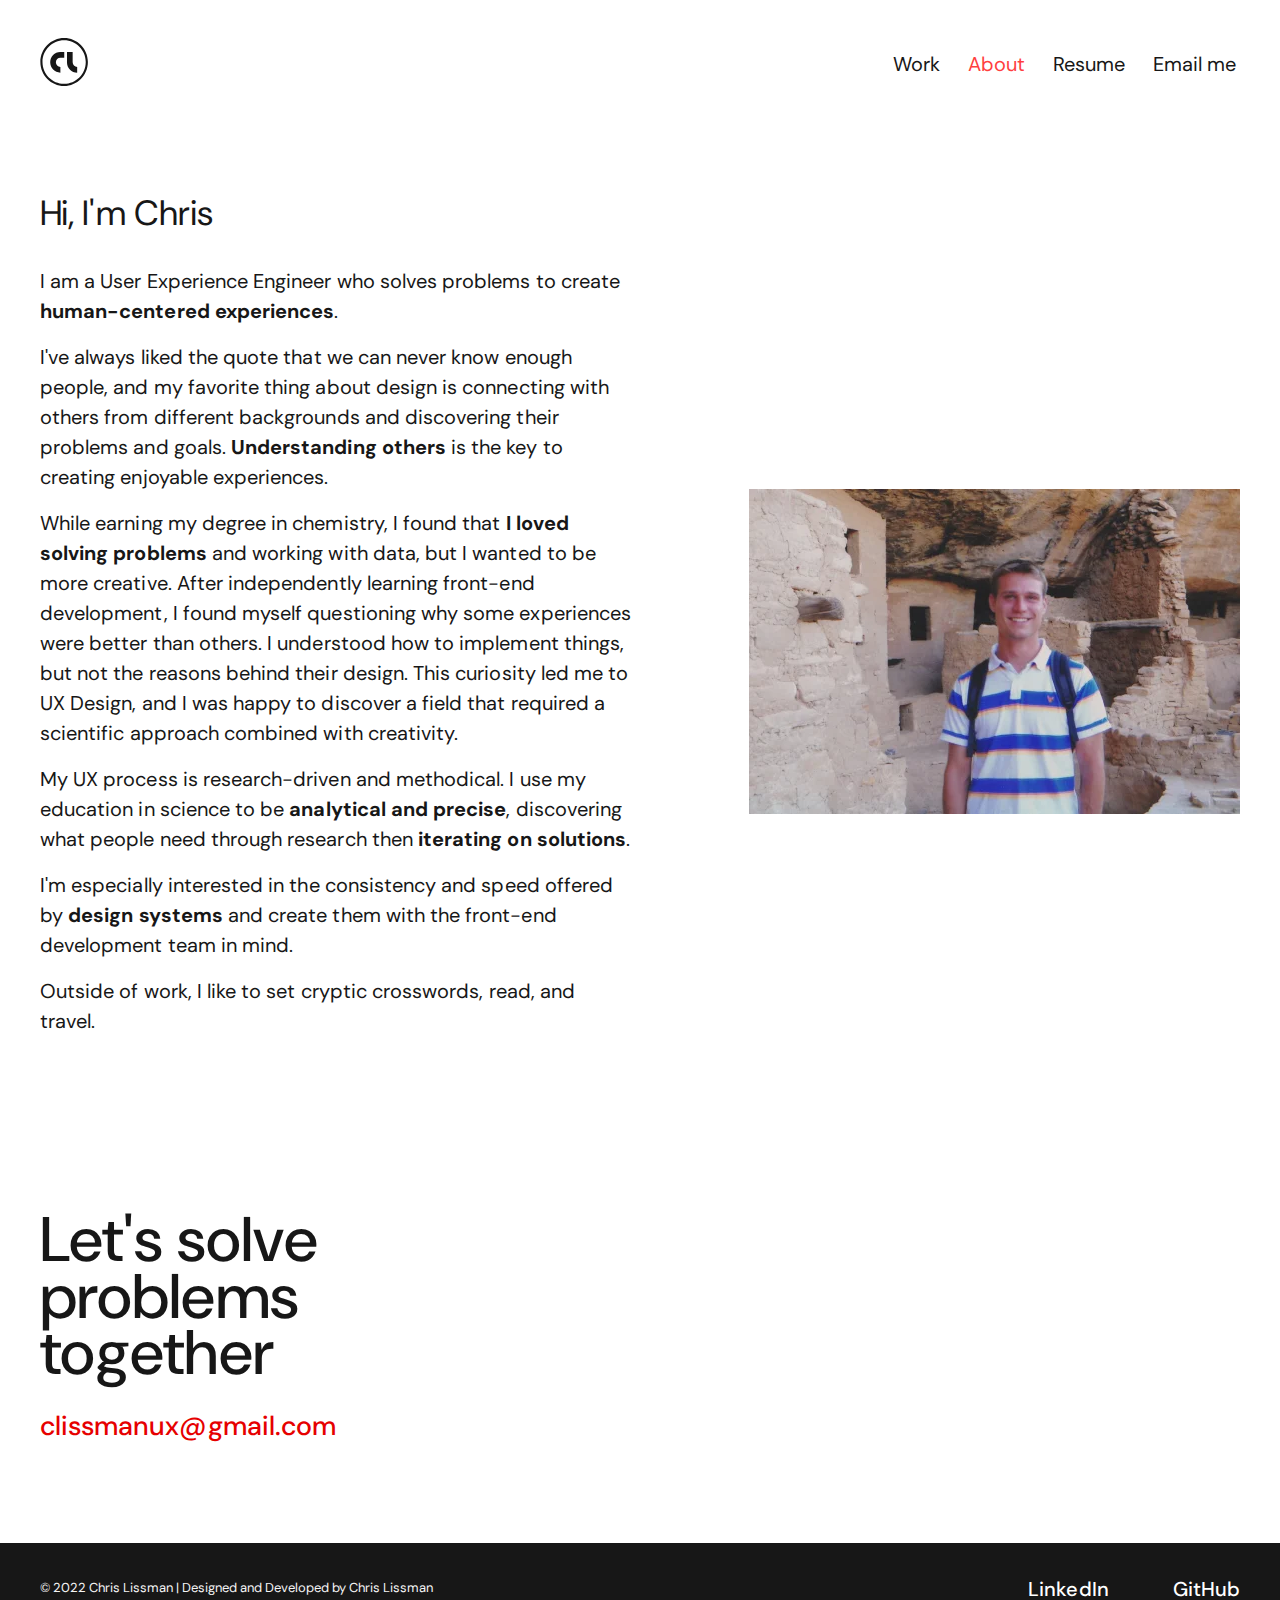
==== commit f0bc0007: "Change copyright" ====
--- a/about.html
+++ b/about.html
@@ -87,7 +87,7 @@
                 <li><a href="https://www.linkedin.com/in/chrislissman/" target="_blank" rel="noopener">LinkedIn</a></li>
                 <li><a href="https://github.com/clissman" target="_blank" rel="noopener">GitHub</a></li>
             </ul>
-            <small>&copy; 2021 Chris Lissman | Designed and Developed by Chris Lissman</small>
+            <small>&copy; 2022 Chris Lissman | Designed and Developed by Chris Lissman</small>
         </div>
     </footer>
 </body>
